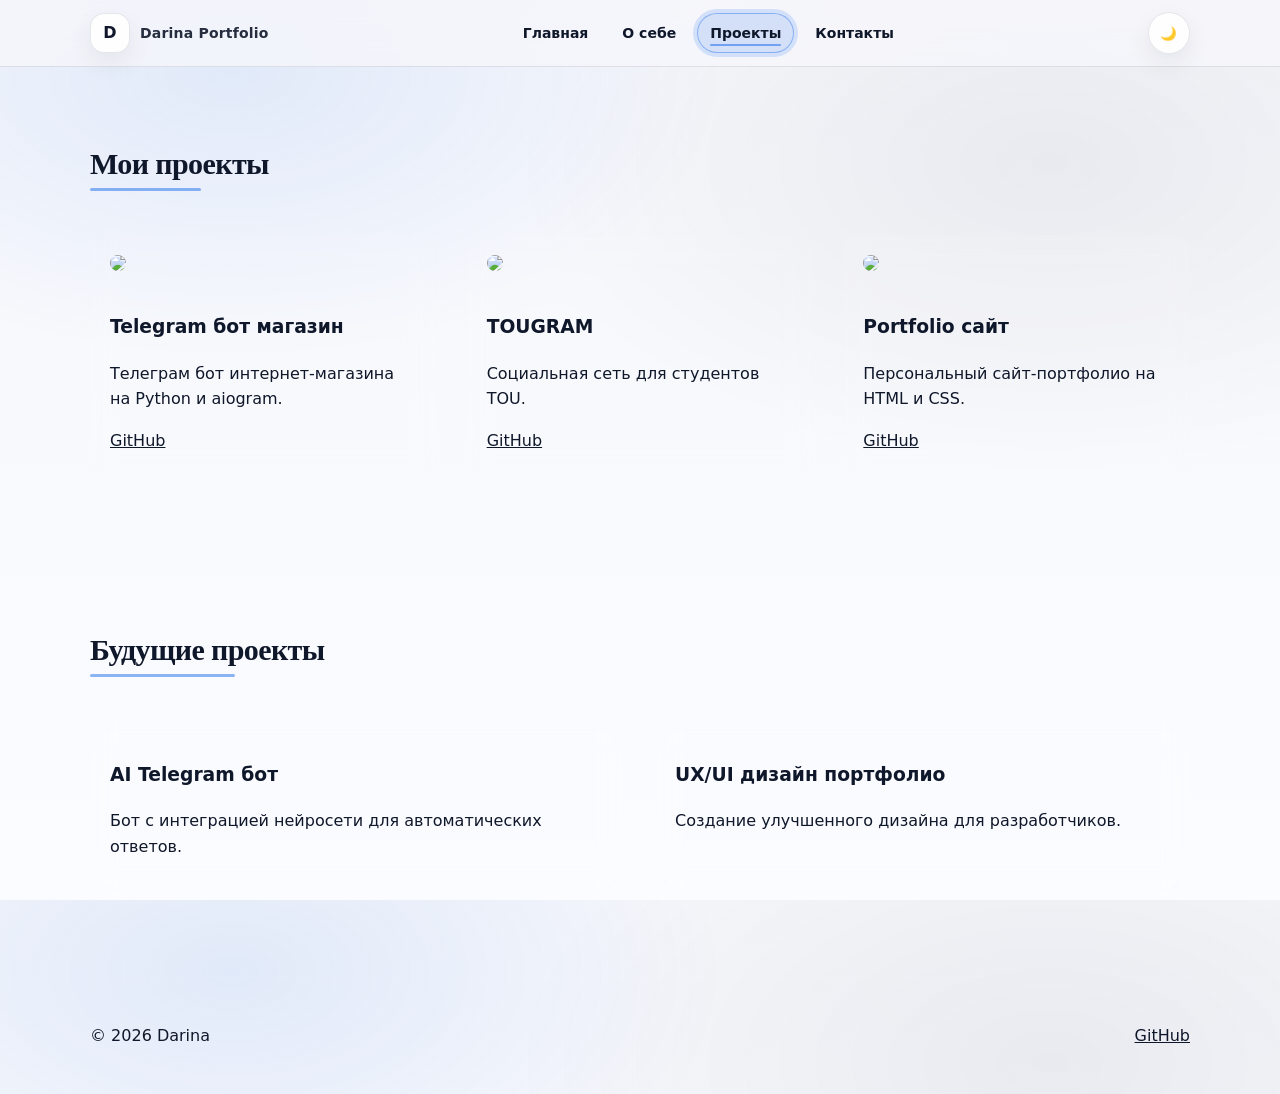
==== projects.html @ 069cb00e "Add files via upload" ====
<!DOCTYPE html>
<html lang="ru">
<head>

<meta charset="UTF-8">
<meta name="viewport" content="width=device-width, initial-scale=1.0">

<title>Проекты</title>

<link rel="stylesheet" href="style.css">

</head>

<body>

<header class="header">
<div class="container header__inner">

<a class="brand" href="index.html">
<div class="brand__logo">D</div>
<span class="brand__text">Darina Portfolio</span>
</a>

<nav class="nav">
<a class="nav__link" href="index.html">Главная</a>
<a class="nav__link" href="about.html">О себе</a>
<a class="nav__link active" href="projects.html">Проекты</a>
<a class="nav__link" href="contact.html">Контакты</a>
</nav>

<div class="header__actions">

<button class="theme-toggle" id="themeToggle">
🌙
</button>

</div>

</div>
</header>

<main>
<section class="section">

<div class="container">

<h2 class="section__title">Мои проекты</h2>

<div class="project-grid">

<div class="project-card">

<img src="project1.png">

<h3>Telegram бот магазин</h3>

<p>
Телеграм бот интернет-магазина
на Python и aiogram.
</p>

<a href="https://github.com/Rinaaa511/telegrambot">GitHub</a>

</div>


<div class="project-card">

<img src="project2.png">

<h3>TOUGRAM</h3>

<p>
Социальная сеть для студентов TOU.
</p>

<a href="https://github.com/Rinaaa511/tougram">GitHub</a>

</div>


<div class="project-card">

<img src="project3.png">

<h3>Portfolio сайт</h3>

<p>
Персональный сайт-портфолио
на HTML и CSS.
</p>

<a href="https://github.com/Rinaaa511/portfolio">GitHub</a>

</div>

</div>

</div>

</section>

<section class="section">

<div class="container">

<h2 class="section__title">Будущие проекты</h2>

<div class="project-grid">

<div class="project-card">

<h3>AI Telegram бот</h3>

<p>
Бот с интеграцией нейросети
для автоматических ответов.
</p>

</div>

<div class="project-card">

<h3>UX/UI дизайн портфолио</h3>

<p>
Создание улучшенного дизайна
для разработчиков.
</p>

</div>

</div>

</div>

</section>
</main>

<footer>

<div class="container footer__inner">

<p>© 2026 Darina</p>

<a href="https://github.com/Rinaaa511">GitHub</a>

</div>

</footer>

<script src="script.js"></script>
</body>
</html>
---- style.css ----
html, body{
height:100%;
}

body{
min-height:100vh;
display:flex;
flex-direction:column;
}

main{
flex:1;
}

footer{
margin-top:auto;
padding:20px;
text-align:center;
border-top:1px solid var(--border);
}

/* ====== Tokens ====== */
:root {
  --container: 1100px;

  --font-ui: "Inter", system-ui, -apple-system, "Segoe UI", Roboto, Arial, sans-serif;
  --font-display: "Playfair Display", serif;

  --bg: #f6f7fb;
  --bg2: #fbfcff;

  --card: rgba(255, 255, 255, 0.86);
  --card-solid: #ffffff;

  --text: #0f172a;
  --muted: rgba(15, 23, 42, 0.62);
  --border: rgba(15, 23, 42, 0.10);

  --accent: #1f6feb;
  --accent-soft: rgba(31, 111, 235, 0.14);
  --accent-glow: rgba(31, 111, 235, 0.22);

  --shadow: 0 18px 45px rgba(15, 23, 42, 0.10);
  --shadow-soft: 0 10px 25px rgba(15, 23, 42, 0.07);

  --radius: 18px;
  --radius2: 24px;

  --ring: 0 0 0 4px rgba(31, 111, 235, 0.14);
}

:root[data-theme="dark"] {
  --bg: #070a12;
  --bg2: #0b1224;

  --card: rgba(12, 18, 36, 0.78);
  --card-solid: #0c1224;

  --text: #e8eefc;
  --muted: rgba(232, 238, 252, 0.68);
  --border: rgba(232, 238, 252, 0.12);

  --shadow: 0 18px 45px rgba(0, 0, 0, 0.55);
  --shadow-soft: 0 10px 25px rgba(0, 0, 0, 0.35);

  --ring: 0 0 0 4px rgba(31, 111, 235, 0.20);
}

/* ====== Smooth theme transition (only during toggle) ====== */
/* JS adds .theme-anim to <html> for ~450ms on theme switch */
:root.theme-anim,
:root.theme-anim * {
  transition:
    background-color 420ms cubic-bezier(.22, 1, .36, 1),
    color 420ms cubic-bezier(.22, 1, .36, 1),
    border-color 420ms cubic-bezier(.22, 1, .36, 1),
    box-shadow 420ms cubic-bezier(.22, 1, .36, 1),
    filter 420ms cubic-bezier(.22, 1, .36, 1),
    opacity 420ms cubic-bezier(.22, 1, .36, 1),
    transform 420ms cubic-bezier(.22, 1, .36, 1);
}

/* ====== Reset ====== */
*,
*::before,
*::after { box-sizing: border-box; }

html { scroll-behavior: smooth; }

body {
  margin: 0;
  font-family: var(--font-ui);
  color: var(--text);
  line-height: 1.6;
  overflow-x: hidden;

  background:
    radial-gradient(900px 520px at 18% 8%, rgba(31, 111, 235, 0.10), transparent 55%),
    radial-gradient(900px 520px at 82% 18%, rgba(15, 23, 42, 0.06), transparent 60%),
    linear-gradient(180deg, var(--bg), var(--bg2));
}

/* ✅ чтобы верхняя навигация всегда попадала точно (фикс шапки) */
section[id] { scroll-margin-top: 96px; }

a { color: inherit; }

/* ====== Background FX ====== */
.fx-bg {
  position: fixed;
  inset: 0;
  z-index: -1;
  pointer-events: none; /* важно, чтобы фон не блокировал клики */
}

.fx-orb {
  position: absolute;
  width: 520px;
  height: 520px;
  border-radius: 50%;
  filter: blur(38px);
  opacity: 0.28;
  transition: transform 220ms ease;
  will-change: transform;
}

.fx-orb--1 {
  left: -220px;
  top: -220px;
  background: radial-gradient(circle at 30% 30%, rgba(31,111,235,0.75), transparent 60%);
}

.fx-orb--2 {
  right: -260px;
  top: 40px;
  width: 620px;
  height: 620px;
  opacity: 0.22;
  background: radial-gradient(circle at 30% 30%, rgba(31,111,235,0.42), transparent 62%);
}

.fx-orb--3 {
  left: 26%;
  bottom: -320px;
  width: 720px;
  height: 720px;
  opacity: 0.18;
  background: radial-gradient(circle at 30% 30%, rgba(15,23,42,0.36), transparent 64%);
}

.fx-grid {
  position: absolute;
  inset: 0;
  opacity: 0.32;
  background-image:
    linear-gradient(to right, rgba(15,23,42,0.06) 1px, transparent 1px),
    linear-gradient(to bottom, rgba(15,23,42,0.06) 1px, transparent 1px);
  background-size: 62px 62px;
  mask-image: radial-gradient(circle at 50% 20%, black 0 40%, transparent 70%);
}

:root[data-theme="dark"] .fx-grid {
  opacity: 0.22;
  background-image:
    linear-gradient(to right, rgba(232,238,252,0.06) 1px, transparent 1px),
    linear-gradient(to bottom, rgba(232,238,252,0.06) 1px, transparent 1px);
}

/* ====== Layout ====== */
.container {
  width: min(var(--container), 100% - 32px);
  margin: 0 auto;
}

section { padding: 28px 0; }
.section { padding: 28px 0; }

.grid { display: grid; gap: 14px; }
.grid--2 { grid-template-columns: repeat(2, 1fr); }
.grid--3 { grid-template-columns: repeat(3, 1fr); }

.list { margin: 10px 0 0; padding-left: 18px; }
.muted { color: var(--muted); margin: 0; }

/* Divider */
.divider {
  height: 1px;
  background: linear-gradient(90deg, transparent, rgba(15, 23, 42, 0.14), transparent);
  margin: 8px auto;
}
:root[data-theme="dark"] .divider {
  background: linear-gradient(90deg, transparent, rgba(232, 238, 252, 0.14), transparent);
}

/* ====== Header ====== */
.header {
  position: sticky;
  top: 0;
  z-index: 20;
  border-bottom: 1px solid var(--border);
  background: rgba(246, 247, 251, 0.78);
  backdrop-filter: blur(14px);
}
:root[data-theme="dark"] .header { background: rgba(7, 10, 18, 0.70); }

.header__inner {
  display: flex;
  align-items: center;
  justify-content: space-between;
  gap: 12px;
  padding: 12px 0;
}

.brand {
  display: inline-flex;
  align-items: center;
  gap: 10px;
  text-decoration: none;
  color: var(--text);
  font-weight: 900;
  letter-spacing: 0.2px;
}

.brand__logo {
  width: 40px;
  height: 40px;
  display: grid;
  place-items: center;
  border-radius: 14px;
  background: var(--card);
  border: 1px solid var(--border);
  box-shadow: var(--shadow-soft);
}

.brand__text { font-size: 14px; opacity: 0.9; }
.header__actions { display: flex; align-items: center; gap: 10px; }

/* Nav */
.nav {
  display: flex;
  flex-wrap: wrap;
  gap: 8px;
  justify-content: flex-end;
}

nav a {
  position: relative;
  text-decoration: none;
  color: var(--text);
  font-weight: 700;
  font-size: 14px;
  padding: 8px 12px;
  border-radius: 999px;
  border: 1px solid transparent;
  transition: transform .18s ease, background-color .18s ease, border-color .18s ease;
}

nav a:hover {
  background: rgba(255, 255, 255, 0.62);
  border-color: var(--border);
  transform: translateY(-1px);
}

:root[data-theme="dark"] nav a:hover { background: rgba(12, 18, 36, 0.65); }

.nav__link.active {
  background: var(--accent-soft);
  border-color: rgba(31, 111, 235, 0.28);
  box-shadow: var(--ring);
}

/* underline animation */
nav a::after {
  content: "";
  position: absolute;
  left: 12px;
  right: 12px;
  bottom: 6px;
  height: 2px;
  border-radius: 999px;
  background: rgba(31,111,235,0.55);
  transform: scaleX(0);
  transform-origin: left;
  transition: transform 260ms cubic-bezier(.22, 1, .36, 1);
  opacity: 0.75;
}
nav a:hover::after { transform: scaleX(1); }
.nav__link.active::after { transform: scaleX(1); opacity: 1; }

/* Theme toggle */
.theme-toggle {
  border: 1px solid var(--border);
  background: var(--card);
  color: var(--text);
  border-radius: 999px;
  width: 42px;
  height: 42px;
  cursor: pointer;
  box-shadow: var(--shadow-soft);
  transition: transform .18s ease;
}
.theme-toggle:hover { transform: translateY(-1px) scale(1.02); }

/* ====== Titles ====== */
h1, h2 { line-height: 1.12; margin: 0 0 10px; letter-spacing: -0.6px; }

.section__title {
  font-family: var(--font-display);
  font-weight: 600;
  font-size: 30px;
  margin-bottom: 14px;
  display: inline-block;
  position: relative;
}

.section__title::after {
  content: "";
  position: absolute;
  left: 0;
  bottom: -10px;
  width: 62%;
  height: 3px;
  border-radius: 999px;
  background: rgba(31, 111, 235, 0.50);
}

.section__title--small {
  font-family: var(--font-ui);
  font-size: 18px;
  font-weight: 900;
}

/* ====== Hero ====== */
.hero { padding: 36px 0 10px; }

.hero__grid{
display:grid;
grid-template-columns: 1.2fr 0.8fr;
gap:80px;
align-items:center;
}

.hero__hello { margin: 0 0 6px; color: var(--muted); font-weight: 900; }

.hero__title {
  font-family: var(--font-display);
  font-size: 46px;
  font-weight: 600;
}

.accent-word {
  background: linear-gradient(90deg, rgba(31,111,235,1), rgba(31,111,235,0.55));
  -webkit-background-clip: text;
  background-clip: text;
  color: transparent;
}

.hero__subtitle { margin: 10px 0 18px; color: var(--muted); max-width: 62ch; }
.hero__actions { display: flex; gap: 10px; margin-top: 14px; flex-wrap: wrap; }
.hero__mini { margin-top: 14px; display: flex; flex-wrap: wrap; gap: 8px; }

.chip {
  padding: 7px 11px;
  border-radius: 999px;
  border: 1px solid var(--border);
  background: rgba(255,255,255,0.62);
  box-shadow: var(--shadow-soft);
  font-weight: 700;
  font-size: 13px;
}
:root[data-theme="dark"] .chip { background: rgba(12,18,36,0.62); }

/* ====== Cards & 3D glow ====== */
.card, .contact {
  transform-style: preserve-3d;
  backface-visibility: hidden;
}

.card {
  position: relative;
  background: var(--card);
  border: 1px solid var(--border);
  border-radius: var(--radius2);
  box-shadow: var(--shadow-soft);
  padding: 18px;
  transition: box-shadow .18s ease, border-color .18s ease;
  overflow: hidden;
}

.card::before {
  content: "";
  position: absolute;
  inset: -2px;
  background: radial-gradient(circle at var(--mx, 20%) var(--my, 20%), var(--accent-glow), transparent 46%);
  opacity: 0;
  transition: opacity 220ms ease;
  pointer-events: none;
}

.card:hover::before { opacity: 1; }
.card:hover { border-color: rgba(31,111,235,0.22); box-shadow: var(--shadow); }

.card__title { margin: 0 0 10px; font-size: 18px; font-weight: 900; }
.card__subtitle {
  margin: 14px 0 8px;
  font-size: 12px;
  color: var(--muted);
  text-transform: uppercase;
  letter-spacing: 0.12em;
}
.card__meta { margin: 10px 0 0; color: var(--muted); font-size: 14px; }

/* ✅ красивый “верх карточки” для навыков */
.card__head{
  display:flex;
  align-items:center;
  justify-content:space-between;
  gap:10px;
  margin-bottom: 6px;
}
.badge{
  font-size: 11px;
  padding: 6px 10px;
  border-radius: 999px;
  border: 1px solid var(--border);
  background: rgba(15, 23, 42, 0.03);
  font-weight: 900;
  letter-spacing: .08em;
  text-transform: uppercase;
}
:root[data-theme="dark"] .badge{ background: rgba(232,238,252,0.06); }

/* ✅ аккуратные пункты без “жирных” маркеров */
.list--clean{
  list-style: none;
  padding-left: 0;
  margin-top: 12px;
}
.list--clean li{
  display:flex;
  align-items:flex-start;
  gap:10px;
  padding: 7px 0;
  border-bottom: 1px solid rgba(232,238,252,0.08);
}
:root:not([data-theme="dark"]) .list--clean li{
  border-bottom: 1px solid rgba(15,23,42,0.08);
}
.list--clean li:last-child{ border-bottom: 0; }
.dot{
  width:8px;
  height:8px;
  border-radius:50%;
  margin-top: 7px;
  background: rgba(31,111,235,0.85);
  box-shadow: 0 0 0 4px rgba(31,111,235,0.12);
  flex: 0 0 auto;
}

/* Hero card */
.hero__card {
  position: sticky;
  top: 84px;
  padding: 18px;
  border-radius: var(--radius2);
  background: var(--card);
  border: 1px solid var(--border);
  box-shadow: var(--shadow);
  overflow: hidden;
}

.hero__glow {
  position: absolute;
  inset: -60% -30% auto auto;
  width: 260px;
  height: 260px;
  border-radius: 50%;
  background: radial-gradient(circle at 30% 30%, rgba(31,111,235,0.35), transparent 60%);
  filter: blur(2px);
  pointer-events: none;
  transform: translateZ(40px);
}

.avatar {
  width: 100%;
  max-width: 220px;
  aspect-ratio: 1/1;
  display: block;
  margin: 0 auto 12px;
  border-radius: 50%;
  border: 1px solid var(--border);
  background: var(--card-solid);
  box-shadow: var(--shadow-soft);
  transform: translateZ(30px);
}

.hero__meta { text-align: center; }
.hero__name { margin: 6px 0 2px; font-weight: 900; }
.hero__info { margin: 2px 0; color: var(--muted); font-size: 14px; }

.hero__stats {
  display: grid;
  grid-template-columns: repeat(3, 1fr);
  gap: 8px;
  margin-top: 14px;
}

.stat{

background:rgba(255,255,255,0.06);

border:1px solid rgba(255,255,255,0.08);

padding:18px 24px;

border-radius:14px;

backdrop-filter: blur(10px);

transition:0.25s;

}

.stat:hover{
transform:translateY(-4px);
}
:root[data-theme="dark"] .stat { background: rgba(12,18,36,0.55); }

.stat__num { font-weight: 900; letter-spacing: 0.2px; }
.stat__label { font-size: 12px; color: var(--muted); font-weight: 700; }

/* ====== Tags ====== */
.tags { display: flex; flex-wrap: wrap; gap: 8px; margin-top: 10px; }

.tag {
  font-size: 13px;
  padding: 7px 11px;
  border-radius: 999px;
  border: 1px solid var(--border);
  background: rgba(15, 23, 42, 0.03);
  font-weight: 700;
}
:root[data-theme="dark"] .tag { background: rgba(232, 238, 252, 0.06); }

/* ====== Buttons ====== */
.btn {
  position: relative;
  display: inline-flex;
  align-items: center;
  justify-content: center;
  gap: 8px;
  padding: 14px 28px;
  font-size: 16px;
  border-radius: 12px;
  border: 1px solid rgba(31, 111, 235, 0.30);
  background: var(--accent);
  color: #fff;
  text-decoration: none;
  font-weight: 900;
  box-shadow: var(--shadow-soft);
  transition: transform .18s ease, opacity .18s ease, box-shadow .18s ease;
  overflow: hidden;
}

.btn > span { position: relative; z-index: 2; }

.btn:hover { transform: translateY(-2px); opacity: 0.96; box-shadow: var(--shadow); }

.btn--shine::before {
  content: "";
  position: absolute;
  inset: 0;
  background: linear-gradient(120deg, transparent 0 40%, rgba(255,255,255,0.35) 50%, transparent 60% 100%);
  transform: translateX(-120%);
  transition: transform 560ms cubic-bezier(.22,1,.36,1);
}
.btn--shine:hover::before { transform: translateX(120%); }

.btn--ghost { background: transparent; color: var(--text); border-color: var(--border); }

/* ====== Skill bars ====== */
.sep{
  height: 1px;
  margin: 14px 0 10px;
  background: linear-gradient(90deg, transparent, rgba(232,238,252,0.14), transparent);
}
:root:not([data-theme="dark"]) .sep{
  background: linear-gradient(90deg, transparent, rgba(15,23,42,0.14), transparent);
}

.skillbar { margin-top: 14px; width: 100%; }
.skillbar__top {
  display: flex;
  justify-content: space-between;
  align-items: center;
  gap: 10px;
  font-weight: 800;
  font-size: 13px;
}
.skillbar__track {
  height: 10px;
  width: 100%;
  border-radius: 999px;
  border: 1px solid var(--border);
  background: rgba(15,23,42,0.03);
  overflow: hidden;
  margin-top: 8px;
}
:root[data-theme="dark"] .skillbar__track { background: rgba(232,238,252,0.06); }

.skillbar__fill {
  height: 100%;
  width: 0%;
  border-radius: 999px;
  background: linear-gradient(90deg, rgba(31,111,235,1), rgba(31,111,235,0.55));
  transform: translateX(-12%);
  opacity: 0.95;
}

.skillbar.is-filled .skillbar__fill{
  width: var(--w);
  animation: fill 1200ms cubic-bezier(.22,1,.36,1) forwards;
}
@keyframes fill { to { transform: translateX(0); } }

.skills-grid, .skills-bottom { align-items: start; }

/* mini note */
.mini-note{
  margin-top: 14px;
  display:flex;
  gap:10px;
  align-items:flex-start;
  padding: 12px 12px;
  border-radius: 18px;
  border:1px solid var(--border);
  background: rgba(255,255,255,0.04);
}
:root:not([data-theme="dark"]) .mini-note{ background: rgba(255,255,255,0.55); }
.mini-note__dot{
  width:10px; height:10px;
  margin-top:5px;
  border-radius:50%;
  background: rgba(31,111,235,0.85);
  box-shadow: 0 0 0 4px rgba(31,111,235,0.14);
  flex: 0 0 auto;
}
.mini-note__text{ margin:0; color: var(--muted); font-weight: 650; }

/* Quote */
.quote {
  margin-top: 14px;
  border: 1px solid var(--border);
  background: rgba(255,255,255,0.55);
  border-radius: 18px;
  padding: 14px;
  box-shadow: var(--shadow-soft);
  position: relative;
  overflow: hidden;
}
:root[data-theme="dark"] .quote { background: rgba(12,18,36,0.55); }

.quote__mark {
  position: absolute;
  top: -18px;
  right: 14px;
  font-family: var(--font-display);
  font-size: 72px;
  opacity: 0.18;
}
.quote__text { margin: 0; font-weight: 700; }

/* ====== Contacts ====== */
.contacts {
  display: grid;
  grid-template-columns: repeat(2, 1fr);
  gap: 10px;
  margin-top: 12px;
}

.contact {
  background: rgba(255,255,255,0.70);
  border: 1px solid var(--border);
  border-radius: var(--radius2);
  padding: 12px 14px;
  text-decoration: none;
  color: var(--text);
  box-shadow: var(--shadow-soft);
  transition: box-shadow .18s ease, border-color .18s ease;
  overflow: hidden;
  position: relative;
}

:root[data-theme="dark"] .contact { background: rgba(12,18,36,0.80); }

.contact::after {
  content: "";
  position: absolute;
  inset: 0;
  background: radial-gradient(circle at var(--mx, 30%) var(--my, 30%), rgba(31,111,235,0.22), transparent 55%);
  opacity: 0;
  transition: opacity 220ms ease;
  pointer-events: none;
}

.contact:hover::after { opacity: 1; }
.contact:hover { border-color: rgba(31,111,235,0.22); box-shadow: var(--shadow); }

.contact__label {
  font-size: 12px;
  color: var(--muted);
  text-transform: uppercase;
  letter-spacing: 0.10em;
  font-weight: 800;
}
.contact__value { font-weight: 900; }

/* ====== Footer ====== */
footer{
margin-top:auto;
padding:30px 0;
border-top:1px solid rgba(255,255,255,0.06);
}
:root[data-theme="dark"] footer { background: rgba(7, 10, 18, 0.40); }

.footer__inner {
  display: flex;
  align-items: center;
  justify-content: space-between;
  gap: 12px;
  flex-wrap: wrap;
}

.footer__text { margin: 0; color: var(--muted); }
.footer__link { text-decoration: none; color: var(--text); font-weight: 900; }
.footer__link:hover { text-decoration: underline; }

/* ====== Scroll reveal ====== */
.reveal {
  opacity: 0;
  transform: translate3d(0, 26px, 0) scale(0.985);
  filter: blur(7px);
  transition-property: opacity, transform, filter;
  transition-duration: 980ms;
  transition-timing-function: cubic-bezier(.22, 1, .36, 1);
  transition-delay: var(--reveal-delay, 0ms);
  will-change: opacity, transform, filter;
}

.reveal.is-visible {
  opacity: 1;
  transform: translate3d(0, 0, 0) scale(1);
  filter: blur(0);
}

.reveal[data-reveal-delay="1"] { --reveal-delay: 80ms; }
.reveal[data-reveal-delay="2"] { --reveal-delay: 140ms; }
.reveal[data-reveal-delay="3"] { --reveal-delay: 200ms; }

/* ====== Reduced motion ====== */
@media (prefers-reduced-motion: reduce) {
  html { scroll-behavior: auto; }
  .fx-orb { transition: none !important; }
  .reveal {
    opacity: 1 !important;
    transform: none !important;
    filter: none !important;
    transition: none !important;
  }
  .btn--shine::before { display: none; }
}

/* ====== Responsive ====== */
@media (max-width: 900px) {
  .hero__grid { grid-template-columns: 1fr; }
  .hero__card { position: static; }
  .grid--3 { grid-template-columns: 1fr; }
  .skills-grid, .skills-bottom { grid-template-columns: 1fr; }
}

@media (max-width: 700px) {
  .grid--2 { grid-template-columns: 1fr; }
  .contacts { grid-template-columns: 1fr; }
  .hero__title { font-size: 38px; }
}

/* Сделаем active заметнее (premium, но читаемо) */
.nav__link.active {
  background: rgba(31,111,235,0.16);
  border-color: rgba(31,111,235,0.42);
  box-shadow: 0 0 0 4px rgba(31,111,235,0.16);
}

.nav__link.active::after {
  transform: scaleX(1);
  opacity: 1;
}

/* Чуть более “дорогой” hover для всех вкладок */
.nav__link:hover {
  transform: translateY(-1px);
}

/* На всякий случай: фон не должен ловить клики */
.fx-bg { pointer-events: none; }

/* =========================
   SKILLS v2 (Premium layout)
   ========================= */

.skills-v2{
  display:grid;
  grid-template-columns: repeat(2, 1fr);
  gap: 14px;
  align-items: start;
}

.skills-v2__panel{ padding: 18px; }

.skills-v2__panel--wide{
  grid-column: span 1; /* на десктопе 2 снизу тоже в 2 колонки */
}

.skills-v2__head{
  display:flex;
  align-items:flex-start;
  justify-content:space-between;
  gap: 12px;
  margin-bottom: 10px;
}

.skills-v2__sub{
  margin: 2px 0 0;
  font-size: 13px;
}

.skills-v2__split{
  height: 1px;
  margin: 14px 0;
  background: linear-gradient(90deg, transparent, rgba(232,238,252,0.14), transparent);
}
:root:not([data-theme="dark"]) .skills-v2__split{
  background: linear-gradient(90deg, transparent, rgba(15,23,42,0.14), transparent);
}

.skills-v2__chips{
  display:flex;
  flex-wrap:wrap;
  gap: 8px;
  margin-top: 10px;
}

.skill-chip, .tool-chip{
  display:inline-flex;
  align-items:center;
  gap: 8px;
  padding: 8px 12px;
  border-radius: 999px;
  border: 1px solid var(--border);
  background: rgba(255,255,255,0.06);
  box-shadow: var(--shadow-soft);
  font-weight: 800;
  font-size: 13px;
  letter-spacing: .1px;
}
:root:not([data-theme="dark"]) .skill-chip,
:root:not([data-theme="dark"]) .tool-chip{
  background: rgba(255,255,255,0.62);
}

.skill-chip__dot{
  width: 8px;
  height: 8px;
  border-radius: 50%;
  background: rgba(31,111,235,0.92);
  box-shadow: 0 0 0 4px rgba(31,111,235,0.12);
}

.skills-v2__rows{
  display:grid;
  gap: 12px;
}

.skillrow__top{
  display:flex;
  align-items:center;
  justify-content:space-between;
  gap: 10px;
  font-weight: 900;
  font-size: 13px;
}

.skillrow__lvl{
  color: var(--muted);
  font-weight: 800;
  letter-spacing: .02em;
}

.skillrow__track{
  height: 10px;
  width: 100%;
  border-radius: 999px;
  border: 1px solid var(--border);
  background: rgba(255,255,255,0.06);
  overflow:hidden;
  margin-top: 8px;
}
:root:not([data-theme="dark"]) .skillrow__track{
  background: rgba(15,23,42,0.03);
}

.skillrow__fill{
  height: 100%;
  width: 0%;
  border-radius: 999px;
  background: linear-gradient(90deg, rgba(31,111,235,1), rgba(31,111,235,0.55));
  transform: translateX(-12%);
  opacity: .95;
}

/* Анимация заполнения: активируется через JS ниже (можно без него — но лучше) */
.skills-v2.is-animate .skillrow__fill{
  width: var(--w);
  animation: fill2 1100ms cubic-bezier(.22,1,.36,1) forwards;
}
@keyframes fill2{ to { transform: translateX(0); } }

.skillrow__note{
  display:flex;
  align-items:flex-start;
  gap: 10px;
  padding: 12px;
  border-radius: 18px;
  border: 1px solid var(--border);
  background: rgba(255,255,255,0.04);
  color: var(--muted);
  font-weight: 650;
}
:root:not([data-theme="dark"]) .skillrow__note{
  background: rgba(255,255,255,0.55);
}

.skills-v2__quote{
  margin-top: 6px;
  border:1px solid var(--border);
  background: rgba(255,255,255,0.04);
  border-radius: 18px;
  padding: 14px;
  box-shadow: var(--shadow-soft);
  position:relative;
  overflow:hidden;
}
:root:not([data-theme="dark"]) .skills-v2__quote{
  background: rgba(255,255,255,0.55);
}

.skills-v2__soft{
  list-style:none;
  padding-left:0;
  margin: 10px 0 0;
}
.skills-v2__soft li{
  display:flex;
  gap: 10px;
  align-items:flex-start;
  padding: 8px 0;
  border-bottom: 1px solid rgba(232,238,252,0.08);
}
:root:not([data-theme="dark"]) .skills-v2__soft li{
  border-bottom: 1px solid rgba(15,23,42,0.08);
}
.skills-v2__soft li:last-child{ border-bottom: 0; }

.skills-v2__hint{
  margin-top: 10px;
  font-size: 13px;
}

/* Responsive */
@media (max-width: 900px){
  .skills-v2{ grid-template-columns: 1fr; }
  .skills-v2__panel--wide{ grid-column: auto; }
}

/* =========================
   SKILLS clean (used in index.html)
   ========================= */

.skills-clean{
  display: grid;
  grid-template-columns: repeat(2, 1fr);
  gap: 14px;
  align-items: stretch;
}

.skills-clean__panel{ padding: 18px; }
/* --- Symmetry: make Tech/Soft panels equal height --- */
.skills-clean{ align-items: stretch; }
.skills-clean__panel{
  display:flex;
  flex-direction:column;
  height:100%;
}
.skills-clean__content{
  flex: 1;
  display:flex;
  flex-direction:column;
}
.skills-clean__footer{ margin-top:auto; }


.skills-clean__panel--wide{ grid-column: span 2; }

.skills-clean__head{
  display:flex;
  align-items:flex-start;
  justify-content:space-between;
  gap: 12px;
  margin-bottom: 10px;
}

.skills-clean__sub{
  margin: 2px 0 0;
  font-size: 13px;
}

.skills-clean__divider{
  height: 1px;
  margin: 14px 0;
  background: linear-gradient(90deg, transparent, rgba(232,238,252,0.14), transparent);
}
:root:not([data-theme="dark"]) .skills-clean__divider{
  background: linear-gradient(90deg, transparent, rgba(15,23,42,0.14), transparent);
}

.skills-clean__chips{
  display:flex;
  flex-wrap:wrap;
  gap: 8px;
  margin-top: 10px;
}

/* inner "skill cards" */
.skills-clean__grid{
  display: grid;
  grid-template-columns: repeat(2, minmax(0, 1fr));
  gap: 10px;
  margin-top: 6px;
}

.skill-card{
  border: 1px solid var(--border);
  background: rgba(255,255,255,0.04);
  border-radius: 18px;
  padding: 12px;
  box-shadow: var(--shadow-soft);
}
:root:not([data-theme="dark"]) .skill-card{ background: rgba(255,255,255,0.55); }

.skill-card__top{
  display:flex;
  align-items:center;
  justify-content:space-between;
  gap: 10px;
  margin-bottom: 6px;
}

.skill-card__name{ font-weight: 950; letter-spacing: .1px; }

.lvl-pill{
  font-size: 11px;
  padding: 5px 9px;
  border-radius: 999px;
  border: 1px solid rgba(31, 111, 235, 0.24);
  background: rgba(31,111,235,0.12);
  color: var(--text);
  font-weight: 900;
  letter-spacing: .08em;
  text-transform: uppercase;
}
.lvl-pill--soft{
  border-color: var(--border);
  background: rgba(255,255,255,0.06);
}
:root:not([data-theme="dark"]) .lvl-pill--soft{ background: rgba(15,23,42,0.03); }

.skill-card__text{
  margin: 0;
  color: var(--muted);
  font-weight: 650;
  font-size: 13px;
}

.chip-pro,
.tool-pro,
.focus-pro{
  display:inline-flex;
  align-items:center;
  gap: 8px;
  padding: 8px 12px;
  border-radius: 999px;
  border: 1px solid var(--border);
  background: rgba(255,255,255,0.06);
  box-shadow: var(--shadow-soft);
  font-weight: 900;
  font-size: 13px;
  letter-spacing: .1px;
}
:root:not([data-theme="dark"]) .chip-pro,
:root:not([data-theme="dark"]) .tool-pro,
:root:not([data-theme="dark"]) .focus-pro{
  background: rgba(255,255,255,0.62);
}

.chip-pro__dot{
  width: 8px;
  height: 8px;
  border-radius: 50%;
  background: rgba(31,111,235,0.92);
  box-shadow: 0 0 0 4px rgba(31,111,235,0.12);
}

.focus-pro{
  background: var(--accent-soft);
  border-color: rgba(31, 111, 235, 0.28);
}
:root[data-theme="dark"] .focus-pro{ background: rgba(31,111,235,0.14); }

.bullets-pro{
  list-style: none;
  padding-left: 0;
  margin: 10px 0 0;
}

.bullets-pro li{
  display:flex;
  gap: 10px;
  align-items:flex-start;
  padding: 8px 0;
  border-bottom: 1px solid rgba(232,238,252,0.08);
}
:root:not([data-theme="dark"]) .bullets-pro li{
  border-bottom: 1px solid rgba(15,23,42,0.08);
}
.bullets-pro li:last-child{ border-bottom: 0; }

.bullets-pro--soft b{ font-weight: 950; }

.skills-clean__note{
  margin-top: 14px;
  display:flex;
  gap: 10px;
  align-items:flex-start;
  padding: 12px;
  border-radius: 18px;
  border: 1px solid var(--border);
  background: rgba(255,255,255,0.04);
}
:root:not([data-theme="dark"]) .skills-clean__note{ background: rgba(255,255,255,0.55); }

.skills-clean__noteText{
  margin: 0;
  color: var(--muted);
  font-weight: 650;
}

@media (max-width: 900px){
  .skills-clean{ grid-template-columns: 1fr; }
  .skills-clean__panel--wide{ grid-column: auto; }
  .skills-clean__grid{ grid-template-columns: 1fr; }
}

.hero__grid{
display:grid;
grid-template-columns:1fr 350px;
gap:60px;
align-items:center;
}

.hero__avatar img{
width:320px;
border-radius:20px;
box-shadow:0 20px 60px rgba(0,0,0,0.25);
}

.hero__stats{
display:flex;
gap:30px;
margin:25px 0;
}

.stat{
background:rgba(255,255,255,0.08);
padding:15px 20px;
border-radius:12px;
backdrop-filter:blur(10px);
}

.stat__num{
font-size:22px;
font-weight:700;
display:block;
}

.stat__label{
font-size:14px;
opacity:0.7;
}

.project-grid{
display:grid;
grid-template-columns:repeat(auto-fit,minmax(280px,1fr));
gap:30px;
margin-top:40px;
}

.project-card{
background:rgba(255,255,255,0.07);
padding:20px;
border-radius:16px;
backdrop-filter:blur(12px);
transition:0.3s;
}

.project-card:hover{
transform:translateY(-6px);
}

.project-card img{
width:100%;
border-radius:10px;
margin-bottom:15px;
}

.contact-form{
display:flex;
flex-direction:column;
gap:15px;
max-width:500px;
margin-top:30px;
}

.contact-form input,
.contact-form textarea{
background:rgba(255,255,255,0.08);
border:none;
padding:14px;
border-radius:10px;
font-size:15px;
color:var(--text);
}

.contact-form textarea{
height:120px;
resize:none;
}

.contact-form input:focus,
.contact-form textarea:focus{
outline:2px solid #7c7cff;
}

.hero{
min-height: calc(100vh - 120px);
display:flex;
align-items:center;
}

.hero__avatar img{

width:100%;
max-width:340px;

border-radius:20px;

box-shadow:
0 20px 50px rgba(0,0,0,0.35),
0 0 40px rgba(70,120,255,0.2);

transition:0.3s;

}

.hero__avatar img:hover{
transform:scale(1.03);
}

.contact-center{
max-width:600px;
margin:0 auto;
text-align:center;
}

.contact-form{
display:flex;
flex-direction:column;
gap:16px;
margin-top:30px;
}

.section{
padding:80px 0;
display:flex;
justify-content:center;
}

.contact-center{
max-width:600px;
margin:0 auto;
display:flex;
flex-direction:column;
align-items:center;
text-align:center;
}
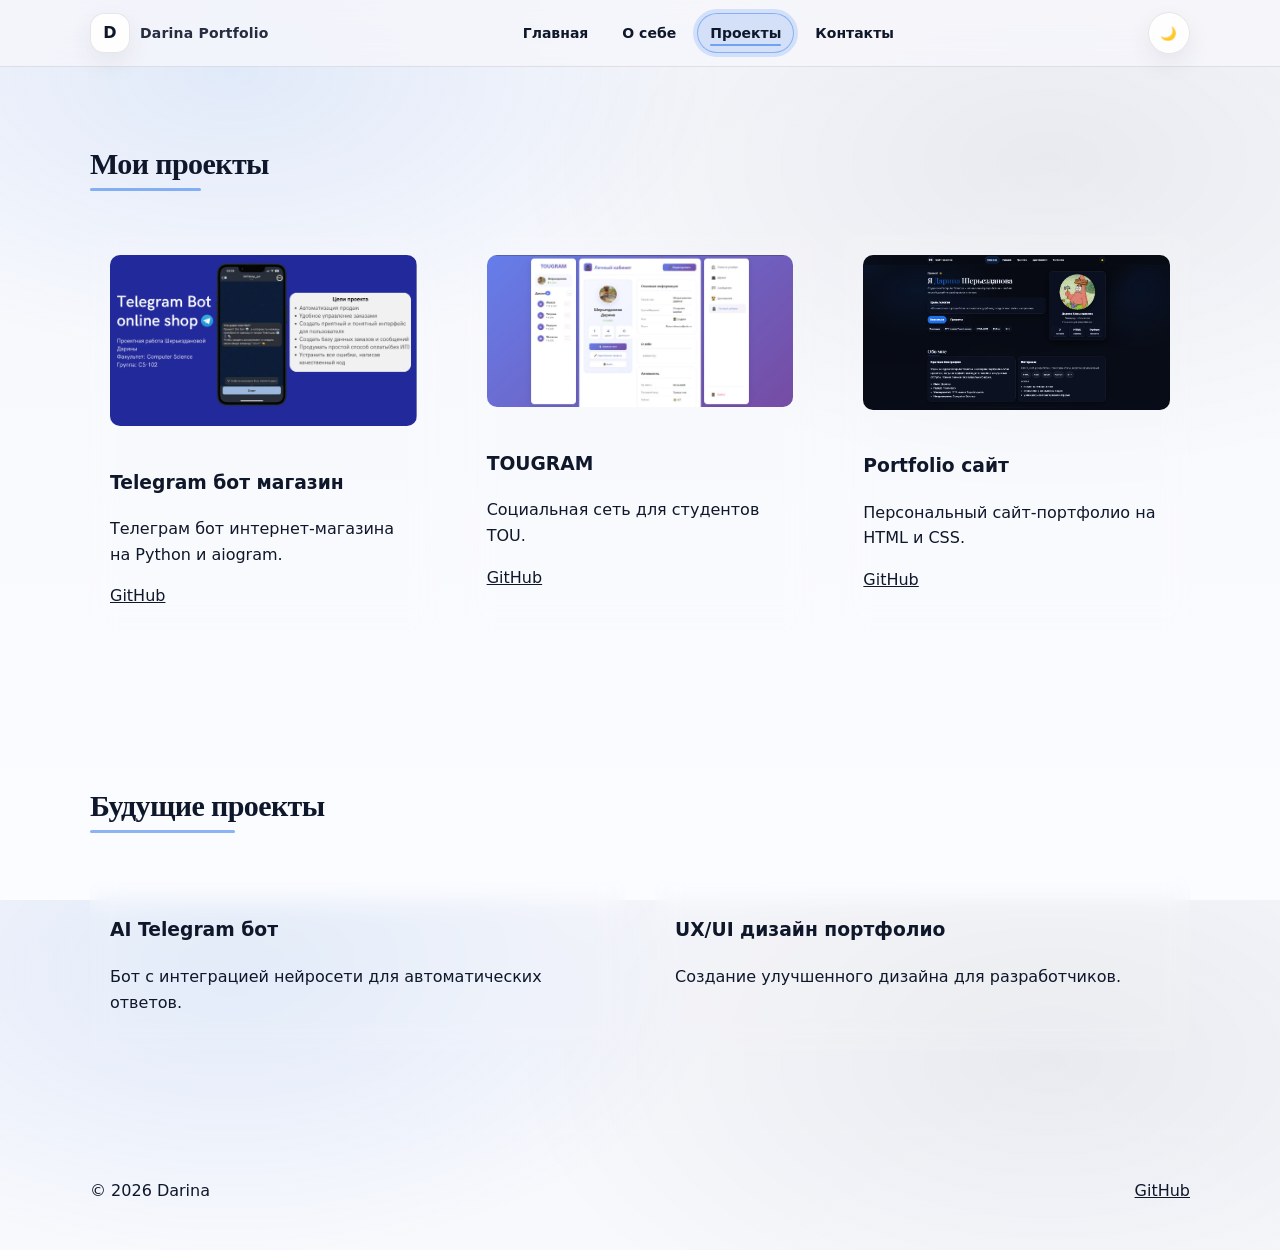
==== commit 964b0138: "Update projects.html" ====
--- a/projects.html
+++ b/projects.html
@@ -50,7 +50,7 @@
 
 <div class="project-card">
 
-<img src="project1.png">
+<img src="project1.PNG">
 
 <h3>Telegram бот магазин</h3>
 
@@ -66,7 +66,7 @@
 
 <div class="project-card">
 
-<img src="project2.png">
+<img src="project2.PNG">
 
 <h3>TOUGRAM</h3>
 
@@ -81,7 +81,7 @@
 
 <div class="project-card">
 
-<img src="project3.png">
+<img src="project3.PNG">
 
 <h3>Portfolio сайт</h3>
 
@@ -151,4 +151,4 @@
 
 <script src="script.js"></script>
 </body>
-</html>+</html>
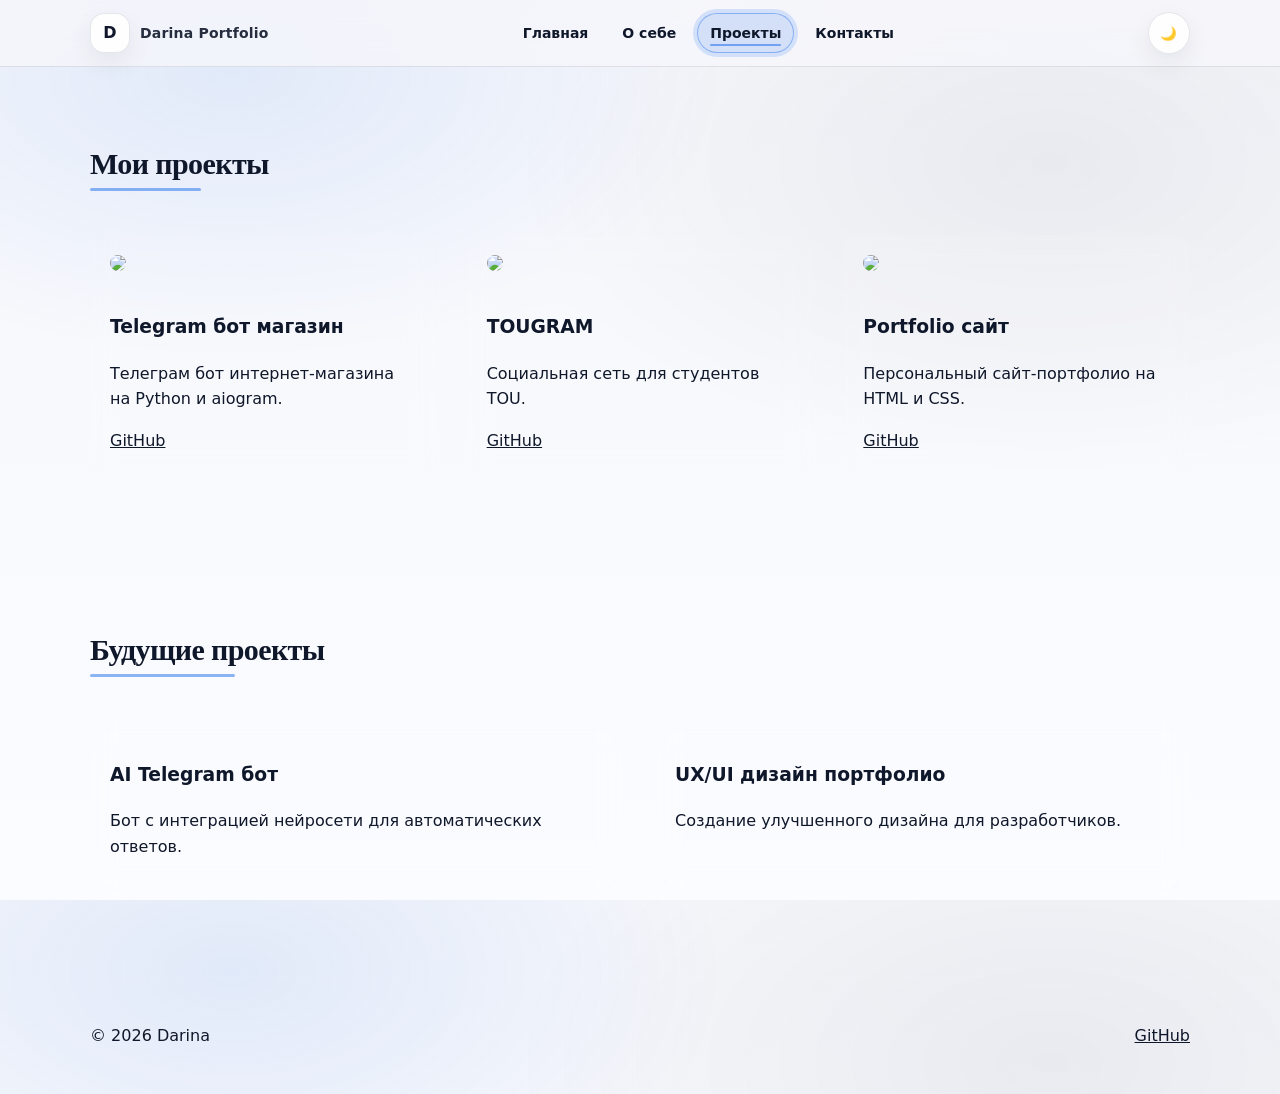
==== commit 23bb97df: "Update projects.html" ====
--- a/projects.html
+++ b/projects.html
@@ -50,7 +50,7 @@
 
 <div class="project-card">
 
-<img src="project1.PNG">
+<img src="project1.png">
 
 <h3>Telegram бот магазин</h3>
 
@@ -66,7 +66,7 @@
 
 <div class="project-card">
 
-<img src="project2.PNG">
+<img src="project2.png">
 
 <h3>TOUGRAM</h3>
 
@@ -81,7 +81,7 @@
 
 <div class="project-card">
 
-<img src="project3.PNG">
+<img src="project3.png">
 
 <h3>Portfolio сайт</h3>
 
